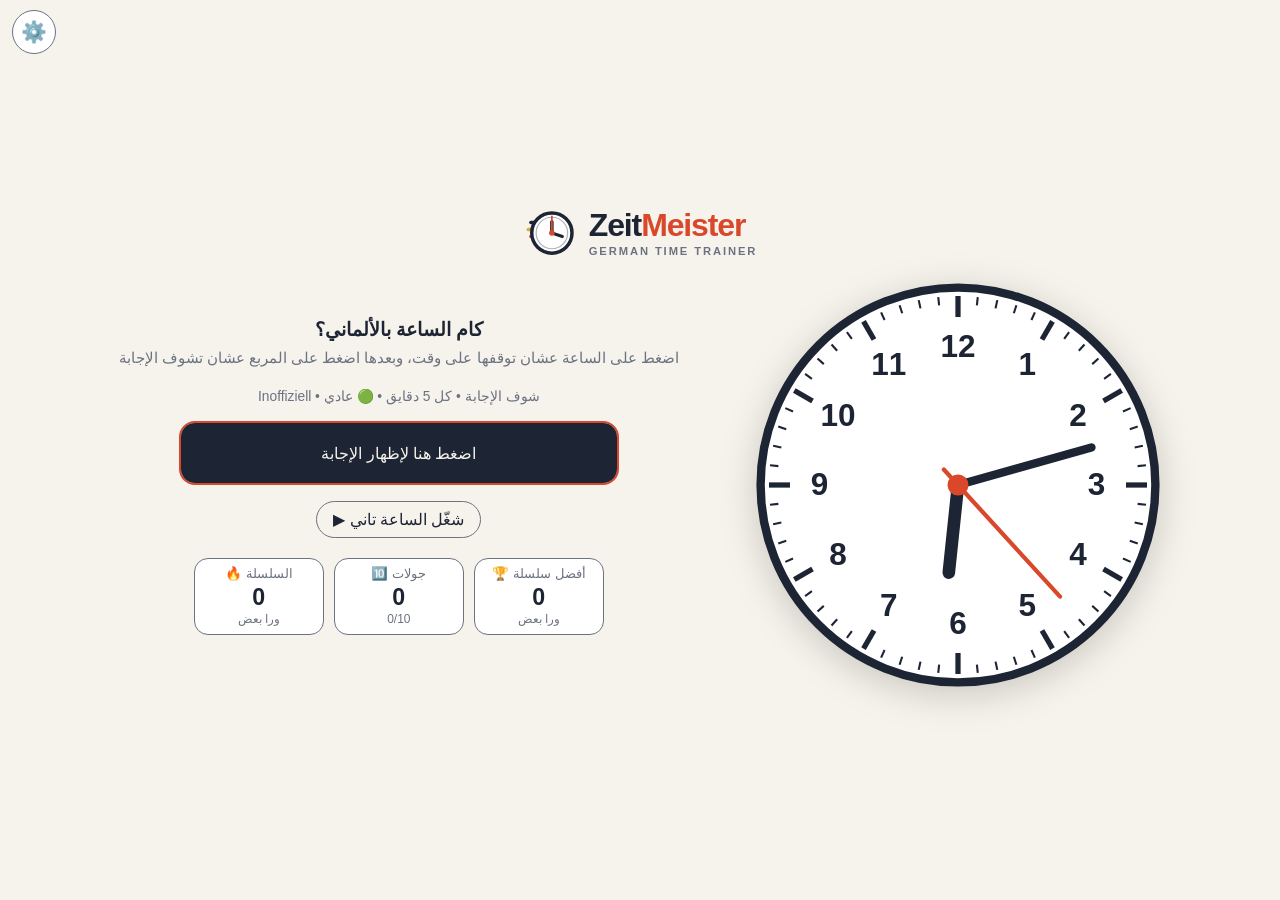
==== index.html @ 837661fb "ZeitMeister v102.17 - Offline Ready" ====
<!DOCTYPE html>
<html lang="ar" dir="rtl">
<head>
<meta charset="utf-8">
<meta name="viewport" content="width=device-width, initial-scale=1, viewport-fit=cover, interactive-widget=resizes-content">
<meta name="description" content="Practice reading analog clocks and telling the time in German, with informal and official forms.">
<meta name="theme-color" content="#f6f3ec">
<meta name="theme-color" content="#14171f" media="(prefers-color-scheme: dark)">
<meta name="apple-mobile-web-app-capable" content="yes">
<meta name="apple-mobile-web-app-status-bar-style" content="default">
<meta name="mobile-web-app-capable" content="yes">
<link rel="icon" type="image/svg+xml" href="assets/favicon.svg">
<link rel="icon" type="image/png" sizes="192x192" href="assets/icon-192.png">
<link rel="apple-touch-icon" sizes="180x180" href="assets/icon-180.png">
<link rel="manifest" href="manifest.webmanifest">
<meta name="apple-mobile-web-app-title" content="ZeitMeister">
<title>ZeitMeister — German Time Trainer</title>
  <link rel="stylesheet" href="css/style.css">
</head>
<body>
<header class="brandbar" aria-label="ZeitMeister">
  <svg class="brandmark" viewBox="0 0 64 64" aria-hidden="true">
    <path d="M9 20h8" stroke="#1d2433" stroke-width="4" stroke-linecap="round"/>
    <path d="M6 28h11" stroke="#d5ad3f" stroke-width="4" stroke-linecap="round"/>
    <path d="M9 36h9" stroke="var(--accent)" stroke-width="4" stroke-linecap="round"/>
    <circle cx="33" cy="32" r="23" fill="var(--card)" stroke="var(--fg)" stroke-width="4"/>
    <circle cx="33" cy="32" r="18" fill="none" stroke="var(--muted)" stroke-width="1.4" opacity=".55"/>
    <line x1="33" y1="32" x2="33" y2="19" stroke="var(--fg)" stroke-width="4" stroke-linecap="round"/>
    <line x1="33" y1="32" x2="45" y2="36" stroke="var(--fg)" stroke-width="3.5" stroke-linecap="round"/>
    <line x1="33" y1="32" x2="33" y2="13" stroke="var(--accent)" stroke-width="2" stroke-linecap="round"/>
    <circle cx="33" cy="32" r="3.2" fill="var(--accent)"/>
  </svg>
  <div class="brandcopy">
    <div class="brandname"><span class="zeit">Zeit</span><span class="meister">Meister</span></div>
    <div class="brandtag">German Time Trainer</div>
  </div>
</header>
<div class="wrap">
  <div class="clock" id="clock" role="button" tabindex="0" data-i18n-aria="clockA11y">
    <svg viewBox="0 0 200 200" aria-hidden="true">
      <circle cx="100" cy="100" r="94" fill="var(--card)" stroke="var(--fg)" stroke-width="4"/>
      <g id="ticks"></g>
      <g id="nums" font-size="15" font-weight="700" text-anchor="middle" fill="var(--fg)" font-family="Arial,sans-serif"></g>
      <line id="h" x1="100" y1="100" x2="100" y2="58" stroke="var(--fg)" stroke-width="6" stroke-linecap="round"/>
      <line id="m" x1="100" y1="100" x2="100" y2="34" stroke="var(--fg)" stroke-width="4" stroke-linecap="round"/>
      <line id="s" x1="100" y1="110" x2="100" y2="28" stroke="var(--accent)" stroke-width="2" stroke-linecap="round"/>
      <circle cx="100" cy="100" r="5" fill="var(--accent)"/>
    </svg>
  </div>
  <div class="side">
    <h1 data-i18n="h1"></h1>
    <p class="hint tip" data-i18n="tip"></p>
    <p class="hint tip-mobile" data-i18n-aria="tipMobileA11y"><span data-i18n="tipMobileStart"></span><span class="tip-mobile-arrow" aria-hidden="true">↑</span><span data-i18n="tipMobileThen"></span><span class="tip-mobile-arrow" aria-hidden="true">↓</span></p>
    <div class="sum" id="sum"></div>
    <div class="answer" id="answer" role="button" tabindex="0" data-i18n-aria="revealA11y">
      <div class="de" id="de">–</div>
      <div class="cover" data-i18n="cover"></div>
    </div>
    <button class="btn" id="live" data-i18n="live"></button>
    <div class="chips" id="chips">
      <div class="chip" id="c-cur"><span data-i18n="chipStreak"></span><b>0</b><small></small></div>
      <div class="chip" id="c-ten"><span data-i18n="chipTen"></span><b>0</b><small>0/10</small></div>
      <div class="chip" id="c-best"><span data-i18n="chipBest"></span><b>0</b><small></small></div>
    </div>
    <div class="hint" id="score" aria-live="polite"></div>
    <div class="extras" id="extras" hidden><div id="ex"></div></div>
    <div id="rev" hidden><div class="opts" id="opts"></div><div id="revres" aria-live="polite"></div><button class="btn" id="nextq" data-i18n="newq"></button></div>
    <div class="typebox" id="typebox" hidden>
      <input id="inp" type="text" data-i18n-aria="inputA11y" aria-label="German time answer" placeholder="Es ist ..." maxlength="120" enterkeyhint="done" autocomplete="off" autocapitalize="off" autocorrect="off" spellcheck="false">
      <button class="btn" id="chk" data-i18n="chk"></button>
      <div id="res" aria-live="polite"></div>
    </div>
  </div>
</div>
<button class="gear" id="gear" data-i18n-aria="settings" data-i18n-title="settings">⚙️</button>
<div class="sheet" id="sheet" hidden role="dialog" aria-modal="true" aria-labelledby="settingsTitle">
  <div class="panel">
    <div class="ph"><b id="settingsTitle" data-i18n="settings"></b><button class="x" id="close" data-i18n-aria="close">✕</button></div>
    <div class="lbl" data-i18n="lblLang"></div>
    <div class="seg" id="segL">
      <button data-lang="ar">العربية</button>
      <button data-lang="en">English</button>
      <button data-lang="de">Deutsch</button>
    </div>
    <div class="lbl" data-i18n="lblStyle"></div>
    <div class="seg" id="seg2">
      <button data-style="inf" class="on" data-i18n="infLabel"></button>
      <button data-style="off" data-i18n="offLabel"></button>
    </div>
    <div class="lbl" data-i18n="lblMode"></div>
    <div class="seg" id="seg3">
      <button data-mode="read" class="on" data-i18n="modeRead"></button>
      <button data-mode="type" data-i18n="modeType"></button>
      <button data-mode="rev" data-i18n="modeRev"></button>
    </div>
    <div class="rev-prefs" id="revPrefs" hidden>
      <div class="lbl" data-i18n="lblClockLevel"></div>
      <div class="rev-grid" id="revSeg">
        <button data-revstyle="numbered-step" class="on" data-i18n="revNormal"></button>
        <button data-revstyle="blank-step" data-i18n="revMedium"></button>
        <button data-revstyle="blank-free" data-i18n="revHard"></button>
        <button data-revstyle="blank-impossible" data-i18n="revImpossible"></button>
      </div>
    </div>
    <div class="lbl" data-i18n="lblTimes"></div>
    <div class="seg" id="seg">
      <button data-step="60" data-i18n="stepHour"></button>
      <button data-step="15" data-i18n="step15"></button>
      <button data-step="5" class="on" data-i18n="step5"></button>
      <button data-step="1" data-i18n="step1"></button>
    </div>
    <div class="toggles">
      <label class="hint rl"><span data-i18n="round"></span><input type="checkbox" id="round"></label>
    </div>
    <div class="settings-actions">
      <button type="button" class="btn mini" id="rst" data-i18n="rst"></button>
      <button type="button" class="btn mini" id="progressBtn" data-i18n="progress" aria-controls="progressPopup" aria-expanded="false"></button>
    </div>
    <div class="progress-popup" id="progressPopup" hidden role="region" aria-labelledby="progressTitle">
      <div class="progress-popup-head">
        <b id="progressTitle" data-i18n="progressTitle"></b>
        <button type="button" class="x" id="progressClose" data-i18n-aria="close" data-i18n-title="close">✕</button>
      </div>
      <section class="progress-mode" aria-labelledby="progressTypeTitle">
        <h3 id="progressTypeTitle" data-i18n="progressType"></h3>
        <div class="progress-stat"><span data-i18n="progressAttempted"></span><b id="progressTypeAttempted">0</b></div>
        <div class="progress-stat"><span data-i18n="progressCorrect"></span><b id="progressTypeCorrect">0</b></div>
        <div class="progress-stat"><span data-i18n="progressAccuracy"></span><b id="progressTypeAccuracy">0%</b></div>
      </section>
      <section class="progress-mode" aria-labelledby="progressReverseTitle">
        <h3 id="progressReverseTitle" data-i18n="progressReverse"></h3>
        <div class="progress-stat"><span data-i18n="progressAttempted"></span><b id="progressReverseAttempted">0</b></div>
        <div class="progress-stat"><span data-i18n="progressCorrect"></span><b id="progressReverseCorrect">0</b></div>
        <div class="progress-stat"><span data-i18n="progressAccuracy"></span><b id="progressReverseAccuracy">0%</b></div>
      </section>
    </div>
  </div>
</div>
<script src="js/app.js" defer></script>
<script>
// Service workers require HTTPS or localhost. The downloaded static files still
// work locally without a service worker; this enables offline caching when hosted.
if ("serviceWorker" in navigator && (location.protocol === "https:" || location.hostname === "localhost" || location.hostname === "127.0.0.1")) {
  window.addEventListener("load", () => {
    navigator.serviceWorker.register("./sw.js", { scope: "./" })
      .catch((error) => console.warn("ZeitMeister offline cache could not be enabled:", error));
  });
}
</script>
</body>
</html>
---- css/style.css ----
/*
 * ZeitMeister — German Time Trainer
 * Main stylesheet
 *
 * Sections below are kept in one file so the project stays simple to edit.
 */

/* ============================================================
   1. THEME & GLOBAL RESET
   ============================================================ */
:root{box-sizing:border-box;padding-top:env(safe-area-inset-top,0px);padding-bottom:env(safe-area-inset-bottom,0px);
--bg:#f6f3ec;--fg:#1d2433;--card:#fff;--accent:#d9482b;--muted:#6b7280;--cover:#1d2433;--coverfg:#f6f3ec}
@media (prefers-color-scheme:dark){:root:not([data-theme="light"]){--bg:#14171f;--fg:#eceae4;--card:#1d222d;--accent:#ff7a5c;--muted:#9aa3b2;--cover:#eceae4;--coverfg:#14171f}}
:root[data-theme="dark"]{--bg:#14171f;--fg:#eceae4;--card:#1d222d;--accent:#ff7a5c;--muted:#9aa3b2;--cover:#e8e5df;--coverfg:#14171f}
html{scroll-padding-top:env(safe-area-inset-top,0px);-webkit-text-size-adjust:100%;text-size-adjust:100%}
html,body{overflow-x:hidden}
button,input{-webkit-appearance:none;appearance:none}
body.modal-open{overflow:hidden}
*{box-sizing:border-box}
body{margin:0;background:var(--bg);color:var(--fg);font-family:"Segoe UI",Tahoma,"Noto Sans Arabic",Arial,sans-serif;min-height:100vh;min-height:100dvh;display:flex;flex-direction:column;align-items:center;justify-content:center;padding:20px max(20px,env(safe-area-inset-right,0px)) 20px max(20px,env(safe-area-inset-left,0px))}
.wrap{display:flex;flex-wrap:wrap;flex-direction:row-reverse;direction:ltr;gap:30px;align-items:center;justify-content:center;max-width:940px;width:100%}
.brandbar{
  width:min(980px,100%);
  display:flex;
  align-items:center;
  justify-content:center;
  gap:10px;
  margin:0 0 14px;
  padding:0 52px;
  direction:ltr;
  text-align:left;
}
.brandmark{width:56px;height:56px;flex:0 0 auto;display:block}
.brandcopy{display:flex;flex-direction:column;align-items:flex-start;min-width:0}
.brandname{font-size:clamp(1.35rem,3.1vw,2rem);font-weight:800;letter-spacing:-.035em;line-height:1}
.brandname .zeit{color:var(--fg)}
.brandname .meister{color:var(--accent)}
.brandtag{margin-top:5px;color:var(--muted);font-size:.7rem;font-weight:700;letter-spacing:.17em;text-transform:uppercase;line-height:1}
/* ============================================================
   5. MOBILE / TABLET RESPONSIVE LAYOUT
   ============================================================ */
@media (max-width:640px){
.tip{display:none}
.sum{margin:0}
:root{--cw:min(44vw,172px)}
body{align-items:flex-start;justify-content:flex-start;padding:0 max(12px,env(safe-area-inset-right,0px)) calc(24px + env(safe-area-inset-bottom,0px)) max(12px,env(safe-area-inset-left,0px));min-height:100vh;min-height:100svh;min-height:100dvh}
.wrap{flex-direction:column;flex-wrap:nowrap;align-items:stretch;justify-content:flex-start;gap:10px}
.side{display:flex;flex-direction:column;align-items:stretch;min-width:0;flex:0 1 auto}
.clock{width:var(--cw);margin:0 auto;padding:8px 0 4px;order:-2}
.clock svg{filter:none}
.answer{order:-2;min-height:64px;padding:12px 14px;box-shadow:none;margin-bottom:2px}
.side h1{order:-1;font-size:1.05rem;margin:4px 0 0}
.side .hint{margin:0}
.answer .de{font-size:1.25rem}
.cover{font-size:.95rem}
.hint{font-size:.82rem}
.seg{align-self:center;margin:0}
.seg button{padding:7px 12px;font-size:.92rem}
.rl{margin:0;align-self:center}
.btn{margin-top:0;align-self:center;min-height:44px}
.typebox,.extras,#rev{margin-top:0}
.toggles{margin:0}
.chips{margin:14px 0 0}
.mini{align-self:center;margin:0}
.typebox .btn{margin-top:8px}
}

/* ============================================================
   2. MAIN LAYOUT & CLOCK
   ============================================================ */
.clock{width:min(360px,80vw);cursor:pointer;-webkit-tap-highlight-color:transparent;-webkit-user-select:none;user-select:none;touch-action:manipulation}
.clock[tabindex],.answer[tabindex],.opt[tabindex]{outline:none}
.clock[tabindex]:focus-visible,.answer[tabindex]:focus-visible,.opt[tabindex]:focus-visible{box-shadow:0 0 0 3px var(--accent),0 0 0 6px var(--bg)}
.clock svg{width:100%;height:auto;display:block;filter:drop-shadow(0 8px 18px rgba(0,0,0,.18))}
.side{flex:1 1 560px;min-width:240px;text-align:center}
h1{font-size:1.15rem;margin:0 0 6px}
.hint{color:var(--muted);font-size:.9rem;margin:0 0 16px}
.tip-mobile{display:none}
/* ============================================================
   3. PRACTICE UI & CONTROLS
   ============================================================ */
.answer{position:relative;touch-action:manipulation;background:var(--card);border-radius:16px;padding:26px 18px;min-height:96px;display:flex;align-items:center;justify-content:center;cursor:pointer;overflow:hidden;border:2px solid var(--accent)}
.answer .de{font-size:1.55rem;font-weight:700;direction:ltr;line-height:1.3}
.cover{position:absolute;inset:0;background:var(--cover);color:var(--coverfg);display:flex;align-items:center;justify-content:center;font-size:1rem;transition:opacity .3s}
.answer.open .cover{opacity:0;pointer-events:none}
.seg{display:inline-flex;border:1px solid var(--muted);border-radius:999px;overflow:hidden;margin:0 4px 12px}
.seg button{background:none;border:0;touch-action:manipulation;color:var(--fg);padding:8px 16px;font:inherit;cursor:pointer}
.seg button.on{background:var(--accent);color:#fff}
.typebox{margin-top:14px}
.typebox input{width:100%;padding:12px 14px;border-radius:12px;border:2px solid var(--muted);background:var(--card);color:var(--fg);font:inherit;font-size:1.1rem;direction:ltr;text-align:left}
.typebox input:focus{outline:none;border-color:var(--accent)}
.typebox .extras{margin-top:12px;text-align:center;font-size:.92rem;line-height:1.9;color:var(--muted)}
.extras b{color:var(--fg)}
/* Reverse answer choices */
.opts{display:flex;gap:10px;justify-content:center;margin-top:14px}
.opt{background:var(--card);border:3px solid var(--muted);border-radius:16px;padding:6px;cursor:pointer;width:31%;max-width:112px;touch-action:manipulation}
.opt svg{width:100%;display:block}
.rev-prefs{display:flex;flex-direction:column;align-items:center;gap:8px;margin-top:12px;width:min(100%,390px)}
.rev-prefs .lbl{margin:0}
.rev-grid{display:grid;grid-template-columns:repeat(4,minmax(0,1fr));gap:7px;width:100%;margin:0;direction:rtl !important}
.rev-grid button{background:var(--card);color:var(--fg);border:1px solid var(--muted);border-radius:12px;padding:8px 6px;font:inherit;font-size:.82rem;font-weight:700;cursor:pointer;touch-action:manipulation;transition:border-color .15s,background .15s,transform .15s}
.rev-grid button.on{background:color-mix(in srgb,var(--accent) 18%,var(--card));border-color:var(--accent);box-shadow:0 0 0 1px var(--accent) inset}
.rev-grid button:active{transform:scale(.98)}
.rev-grid button:focus-visible{outline:3px solid var(--accent);outline-offset:2px}
@media (max-width:430px){
  .rev-grid{grid-template-columns:repeat(4,minmax(0,1fr));max-width:100%;gap:4px;width:100%}
  .rev-grid button{padding:8px 2px;font-size:.7rem;line-height:1.15;white-space:normal}
}
@media (max-width:300px){
  .rev-grid{grid-template-columns:repeat(4,minmax(0,1fr));gap:2px}
  .rev-grid button{padding:7px 1px;font-size:.62rem}
}

.opt-label{padding:4px 2px 2px;color:var(--fg);font-size:.78rem;font-weight:700;line-height:1.2}
.opt.good{border-color:#2e9e5b}.opt.bad{border-color:#e5484d}
#revres{margin-top:10px;font-weight:700;min-height:1.4em}
 .rl{display:inline-flex;align-items:center;justify-content:center;gap:7px;cursor:pointer;margin:0;line-height:1.35;user-select:none;-webkit-user-select:none;direction:ltr}
html[dir="rtl"] .rl{direction:rtl}
html[lang="en"] .rl,html[lang="de"] .rl{flex-direction:row-reverse}
.rl input[type="checkbox"]{-webkit-appearance:none;appearance:none;width:18px;height:18px;flex:0 0 18px;margin:0;border:2px solid var(--muted);border-radius:5px;background:transparent;cursor:pointer;position:relative;display:inline-grid;place-items:center;padding:0;transition:background .15s,border-color .15s,box-shadow .15s;touch-action:manipulation}
.rl input[type="checkbox"]::after{content:"";position:absolute;left:4px;top:1px;width:5px;height:10px;border:solid #fff;border-width:0 2px 2px 0;transform:rotate(45deg) scale(0);opacity:0;transition:transform .12s,opacity .12s}
.rl input[type="checkbox"]:checked{background:var(--accent);border-color:var(--accent);box-shadow:0 0 0 3px rgba(217,72,43,.18)}
.rl input[type="checkbox"]:checked::after{transform:rotate(45deg) scale(1);opacity:1}
.rl input[type="checkbox"]:focus-visible{outline:3px solid var(--accent);outline-offset:2px}
.rl span{display:inline-block}
.toggles{display:flex;gap:6px 18px;justify-content:center;flex-wrap:wrap;margin-bottom:10px}
.toggles .rl{margin:0}
.chips{display:flex;gap:10px;justify-content:center;margin:20px 0 6px}
.chip{flex:1 1 0;max-width:130px;background:var(--card);border:1px solid var(--muted);border-radius:14px;padding:7px 6px;font-size:.8rem;color:var(--muted);line-height:1.25}
.chip b{display:block;font-size:1.45rem;color:var(--fg)}
.chip small{display:block;font-size:.72rem}
.chip.pop{animation:pop .6s}
@keyframes pop{40%{transform:scale(1.14);border-color:var(--accent)}}
.mini{font-size:.78rem;padding:5px 14px;margin:8px 0 20px}
.btn{margin-top:10px}
#res{margin-top:10px;font-weight:700;min-height:1.4em}
.btn{margin-top:16px;touch-action:manipulation;background:none;border:1px solid var(--muted);color:var(--fg);padding:8px 16px;border-radius:999px;font:inherit;cursor:pointer}
.btn:hover{border-color:var(--accent);color:var(--accent)}
.btn:focus-visible,.seg button:focus-visible,.gear:focus-visible,.x:focus-visible,.typebox input:focus-visible,.toggles input:focus-visible{outline:3px solid var(--accent);outline-offset:2px}
.sum{font-size:.82rem;color:var(--muted);margin:0 0 14px;direction:ltr;unicode-bidi:plaintext}
/* ============================================================
   4. SETTINGS PANEL
   ============================================================ */
.gear{position:fixed;touch-action:manipulation;top:calc(env(safe-area-inset-top,0px) + 10px);left:calc(12px + env(safe-area-inset-left,0px));z-index:40;width:44px;height:44px;border-radius:50%;border:1px solid var(--muted);background:var(--card);font-size:1.3rem;cursor:pointer;line-height:1}
.gear:hover{border-color:var(--accent)}
.sheet{position:fixed;inset:0;background:rgba(0,0,0,.55);display:flex;align-items:center;justify-content:center;z-index:50;padding:16px}
.sheet[hidden]{display:none}
.sheet{overscroll-behavior:contain}
.panel{background:var(--bg);border:1px solid var(--muted);border-radius:20px;padding:18px;width:min(440px,100%);max-height:90vh;max-height:90dvh;overflow:auto;display:flex;flex-direction:column;gap:12px;align-items:center}
.ph{display:flex;justify-content:space-between;align-items:center;width:100%;font-size:1.05rem}
.x{background:none;border:0;touch-action:manipulation;color:var(--fg);font-size:1.2rem;cursor:pointer;padding:4px 8px}
.lbl{font-size:.8rem;color:var(--muted);margin-bottom:-6px}
/* Keep settings physically stable when the interface language changes. */
.ph{direction:ltr}
.panel .seg{display:flex;width:min(100%,390px);margin:0;direction:ltr !important;flex-direction:row-reverse !important;unicode-bidi:isolate}
.panel .seg button{flex:1 1 0;min-width:0;white-space:normal;text-align:center;padding:8px 8px}
#segL{direction:ltr !important;flex-direction:row-reverse !important}
.btn.on{border-color:var(--accent);color:var(--accent)}
@media (max-width:640px){
.tip{display:none}
.sum{margin:0}
:root{--cw:min(44vw,172px);--top:calc(var(--cw) + 12px)}
body{align-items:flex-start;justify-content:flex-start;padding:0 max(12px,env(safe-area-inset-right,0px)) calc(24px + env(safe-area-inset-bottom,0px)) max(12px,env(safe-area-inset-left,0px));min-height:100vh;min-height:100dvh}
.wrap{flex-direction:column;flex-wrap:nowrap;align-items:stretch;justify-content:flex-start;gap:10px}
.side{display:flex;flex-direction:column;align-items:stretch}
.clock{width:var(--cw);margin:0 auto;position:relative;top:auto;z-index:3;background:var(--bg);padding:8px 0 4px;order:-2}
.clock svg{filter:none}
.answer{order:-1;position:relative;top:auto;z-index:2;min-height:64px;padding:12px 14px;box-shadow:0 0 0 6px var(--bg),0 8px 0 6px var(--bg)}
.answer .de{font-size:1.25rem}
.cover{font-size:.95rem}
.side h1,.side .hint{margin:0}
.side h1{font-size:1.05rem;margin-top:4px}
.hint{font-size:.82rem}
.seg{align-self:center;margin:0}
.seg button{padding:7px 12px;font-size:.92rem}
.rl{margin:0;align-self:center}
.btn{margin-top:0;align-self:center}
.typebox,.extras,#rev{margin-top:0}
.toggles{margin:0}
.chips{margin:14px 0 0}
.mini{align-self:center;margin:0}
.typebox .btn{margin-top:8px}
}
@media (max-width:900px) and (max-height:500px){body{align-items:flex-start;justify-content:flex-start;padding:8px 12px 16px}.brandbar{margin-bottom:4px}.brandmark{width:36px;height:36px}.brandname{font-size:1.2rem}.brandtag{font-size:.52rem}.wrap{gap:14px;align-items:center}.clock{width:min(240px,48vh)}.answer{min-height:72px}.panel{max-height:94dvh}}
@media (max-width:900px) and (max-height:500px){.side{width:min(100%,560px)}.brandbar{padding-left:48px;padding-right:48px}}
html.ios body{overscroll-behavior-y:auto}
html.ios .clock,html.ios .answer{position:relative;top:auto}
html.ios input,html.ios button{font-size:16px}
html.ios .panel{max-height:calc(100vh - 32px);max-height:calc(100svh - 32px);max-height:calc(100dvh - 32px)}
html.ios-standalone .brandbar{padding-top:calc(7px + env(safe-area-inset-top,0px))}
@media (prefers-reduced-motion:reduce){*,*::before,*::after{scroll-behavior:auto!important;transition:none!important;animation:none!important}}

/* Final mobile layout hardening: keep a deterministic normal document flow across Chromium/WebKit/Safari. */
@media (max-width:640px){
  html,body{overflow-x:hidden}
  body{align-items:flex-start;justify-content:flex-start}
  .wrap{display:flex;flex-direction:column;direction:initial;align-items:stretch;justify-content:flex-start;gap:10px}
  .side{display:flex !important;flex-direction:column !important;align-items:stretch !important;min-width:0 !important;flex:0 1 auto !important}
  .clock{position:relative !important;top:auto !important;order:0 !important;width:var(--cw) !important;margin:0 auto !important;background:transparent !important}
  .answer{position:relative !important;top:auto !important;order:0 !important;margin:0 !important;box-shadow:none !important;min-height:64px}
  .side h1{order:1 !important;font-size:1.05rem !important;margin:4px 0 0 !important}
  .side .hint.tip{display:none !important}
  .sum{order:2 !important;margin:0 !important;white-space:normal !important;overflow:visible !important;line-height:1.5 !important;text-align:center !important;min-height:1.4em}
  #live{order:1 !important}
  #chips{order:2 !important;margin:14px 0 0 !important}
  #score{order:3 !important;margin:0 !important}
  #extras,#rev{order:4 !important;margin-top:0 !important}
  #typebox{order:5 !important;margin-top:0 !important}
  .typebox input{min-height:48px}
  .btn{min-height:44px}
}

/* Final spacing pass: one consistent vertical rhythm for every practice mode. */
@media (max-width:640px){
  .side h1{margin:4px 0 4px !important}
  #score{min-height:0 !important;line-height:1.4 !important}
  #live{margin-top:4px !important}
  #extras,#rev,#typebox{margin-top:12px !important}
  #rev .opts{margin-top:0 !important}
  #typebox{display:block}
  #typebox[hidden],#extras[hidden],#rev[hidden]{display:none !important}
  .typebox input{display:block;width:100%;min-height:48px}
  .typebox .btn{margin-top:8px !important}
}

/* Arabic settings: checkbox visually sits on the left of the sentence. */
html[dir="rtl"] .rl{direction:ltr !important;flex-direction:row-reverse !important}
html[dir="rtl"] .rl span{direction:rtl;unicode-bidi:plaintext}
html[dir="ltr"] .rl{direction:ltr !important;flex-direction:row-reverse !important}
html[dir="ltr"] .rl span{direction:ltr;unicode-bidi:isolate}
html[lang="en"] .rev-grid button,html[lang="de"] .rev-grid button{direction:ltr;unicode-bidi:isolate}
@media (max-width:360px){
  .brandbar{padding-left:48px;padding-right:48px}
  .brandname{font-size:1.2rem}
  .brandtag{font-size:.54rem;letter-spacing:.11em}
  .toggles{gap:8px 12px}
  .rl{font-size:.78rem}
  .rl input[type="checkbox"]{width:17px;height:17px;flex-basis:17px}
}
@media (min-width:641px){
  .side{min-width:0}
}

/* ============================================================
   6. SHORT-VIEWPORT LAPTOP / DESKTOP
   ============================================================ */
/* Short-viewport desktop/laptop mode: keep the resume control in the visible workspace without forcing page scroll. */
@media (min-width:641px) and (max-height:850px){
  body{justify-content:flex-start;padding-top:clamp(12px,2.5vh,24px);padding-bottom:20px}
  .brandbar{margin-bottom:clamp(7px,1.5vh,14px)}
  .brandmark{width:56px;height:56px}
  .brandname{font-size:clamp(1.35rem,3vw,1.9rem)}
  .brandtag{margin-top:4px;font-size:.61rem}
  .wrap{gap:clamp(26px,3vw,34px);max-width:940px;flex-direction:row-reverse;direction:ltr}
  .clock{width:min(360px,46vh)}
  .side{flex-basis:500px}
  .answer{max-width:480px;align-self:center;width:100%;min-height:64px;padding:14px 12px}
  h1{font-size:1.08rem;margin-bottom:6px}
  .hint{font-size:.82rem;margin-bottom:10px}
  .answer{padding:14px 12px;min-height:64px}
  .answer .de{font-size:1.34rem}
  .chips{margin:12px 0 5px;gap:9px}
  .chip{padding:6px 6px;font-size:.74rem}
  .chip b{font-size:1.3rem}
  .chip small{font-size:.68rem}
  .typebox{margin-top:10px}
  .typebox .extras{margin-top:7px}
  .extras{font-size:.86rem;line-height:1.6}
  .btn{margin-top:9px;padding:7px 15px}
  #live{margin-top:10px}
}

@media (min-width:641px) and (max-height:700px){
  body{padding-top:8px}
  .brandbar{margin-bottom:4px}
  .brandmark{width:46px;height:46px}
  .brandname{font-size:1.35rem}
  .brandtag{font-size:.54rem}
  .wrap{gap:22px;flex-direction:row-reverse;direction:ltr}
  .clock{width:min(350px,45vh)}
  .answer{min-height:70px;padding:14px 14px}
  .answer .de{font-size:1.2rem}
  .chips{margin:8px 0 3px}
  .chip{padding:5px}
  .hint{margin-bottom:5px}
  #live{margin-top:7px}
}



@media (min-width:641px) and (max-height:850px){
  .rev-prefs{margin-top:10px;gap:6px}
  .rev-grid{gap:6px}
  .rev-grid button{padding:7px 5px;font-size:.78rem}
}
html{-webkit-text-size-adjust:100%;text-size-adjust:100%;-webkit-tap-highlight-color:transparent}
button,input{font:inherit}
img,svg{max-width:100%}
@supports (height: 100svh){ body{min-height:100svh} }
@supports not (height: 100dvh){ body{min-height:100vh} }

/* Laptop visual balance: keep the answer block and clock closer as one composition. */
@media (min-width:641px) and (min-height:701px) and (max-height:900px){
  body{
    justify-content:center;
    padding-top:clamp(16px,3vh,28px);
    padding-bottom:clamp(16px,3vh,28px);
  }
  .brandbar{margin-bottom:clamp(8px,1.8vh,16px)}
  .wrap{
    display:grid;
    grid-template-columns:500px 360px;
    gap:24px;
    align-items:center;
    justify-content:center;
    max-width:884px;
    flex-wrap:nowrap;
  }
  .side{grid-column:1;grid-row:1;width:500px;flex:none}
  .clock{grid-column:2;grid-row:1;width:360px;margin:0}
  .answer{min-height:72px;padding:14px 14px}
}


/* Final responsive balance: keep the main composition side-by-side on desktop displays,
   while allowing tablets/phones to use the compact vertical flow. */
@media (min-width:960px){
  .wrap{
    display:grid;
    grid-template-columns:520px clamp(340px,23vw,390px);
    gap:30px;
    align-items:center;
    justify-content:center;
    max-width:940px;
    flex-wrap:nowrap;
    direction:ltr;
  }
  .side{
    grid-column:1;
    grid-row:1;
    width:520px;
    max-width:520px;
    min-width:0;
    flex:none;
  }
  .answer{
    max-width:440px;
    width:100%;
    margin-left:auto;
    margin-right:auto;
  }
  .clock{
    grid-column:2;
    grid-row:1;
    width:100%;
    max-width:none;
    margin:0;
  }
}

@media (min-width:641px) and (max-width:959px){
  .wrap{
    flex-direction:column;
    flex-wrap:nowrap;
    align-items:center;
    gap:14px;
    max-width:620px;
  }
  .side{width:min(100%,560px);min-width:0;flex:none}
  .clock{width:min(360px,72vw);margin:0 auto}
}

/* Responsive reading size: the instructional text and revealed explanation stay readable
   from normal laptops through large desktop monitors. */
@media (min-width:641px){
  .hint.tip{font-size:clamp(.92rem,.85vw,1.06rem);line-height:1.55}
  .sum{font-size:clamp(.86rem,.8vw,1rem);line-height:1.55}
  .extras{font-size:clamp(.94rem,.85vw,1.06rem);line-height:1.8}
}

@media (max-width:640px){
  .sum{font-size:.86rem;line-height:1.5}
  .extras{font-size:.92rem;line-height:1.65}
}

/* Final desktop answer-panel height adjustment only. */
@media (min-width:960px) and (min-height:701px) and (max-height:900px){
  .answer{height:54px;min-height:0;padding:0 12px}
}

/* V7: explicit 24-inch/desktop answer-box sizing.
   Keep the desktop answer box compact without changing its width or any other layout element. */
@media (min-width:960px) and (min-height:701px){
  .answer{
    width:440px !important;
    max-width:440px !important;
    height:64px !important;
    min-height:64px !important;
    max-height:64px !important;
    padding:0 !important;
    margin-left:auto !important;
    margin-right:auto !important;
    flex:none !important;
  }
}

/* Keep each reverse-difficulty emoji beside its label in every language. */
.rev-grid button{display:flex;flex-direction:row;flex-wrap:nowrap;align-items:center;justify-content:center;gap:.3em;white-space:nowrap;unicode-bidi:isolate}
.rev-grid button .rev-emoji{display:inline-block;flex:0 0 auto;line-height:1}
.rev-grid button .rev-label{display:inline-block;flex:0 1 auto;min-width:0;white-space:nowrap}
@media (max-width:430px){
  .rev-grid button{gap:2px;font-size:.66rem;padding:8px 2px;white-space:nowrap}
}


/* v102.6: prevent long localized difficulty labels from overflowing adjacent buttons.
   Two columns give every level enough width while preserving RTL difficulty order. */
#revSeg{
  grid-template-columns:repeat(2,minmax(0,1fr)) !important;
  gap:8px !important;
  width:100%;
}
#revSeg > button{
  min-width:0;
  width:100%;
  min-height:42px;
  padding:9px 12px;
  font-size:.84rem;
  line-height:1.2;
  white-space:nowrap;
}
#revSeg > button .rev-emoji{
  flex:0 0 auto;
}
#revSeg > button .rev-label{
  flex:0 1 auto;
  min-width:0;
  white-space:nowrap;
}
@media (max-width:430px){
  #revSeg{gap:7px !important;}
  #revSeg > button{padding:8px 10px;font-size:.8rem;}
}

/* ============================================================
   v102.7 RESPONSIVE LAYOUT GUARDRAILS
   Final override layer: preserves the existing UI and behavior,
   while making sizing predictable from 320px phones to desktop.
   ============================================================ */
html,
body {
  width: 100%;
  min-width: 0;
}

body {
  padding-left: max(12px, env(safe-area-inset-left, 0px));
  padding-right: max(12px, env(safe-area-inset-right, 0px));
}

.brandbar,
.brandcopy,
.wrap,
.side,
.answer,
.typebox,
.extras,
#rev,
#revres,
.chips,
.chip {
  min-width: 0;
}

.brandbar {
  flex: 0 1 auto;
  max-width: 100%;
}

.brandcopy,
.brandname,
.brandtag {
  max-width: 100%;
}

.wrap {
  width: min(100%, 940px);
  flex: 0 1 auto;
}

.side {
  overflow-wrap: break-word;
}

.answer {
  max-width: 100%;
}

.answer .de {
  max-width: 100%;
  white-space: normal;
  overflow-wrap: anywhere;
  word-break: normal;
}

.sum,
.hint,
.extras,
#score,
#res,
#revres {
  max-width: 100%;
  overflow-wrap: anywhere;
}

.typebox input {
  min-width: 0;
  max-width: 100%;
}

/* Phone layout: natural vertical flow and no fixed-height assumptions. */
@media (max-width: 640px) {
  body {
    align-items: stretch;
    justify-content: flex-start;
    padding-top: max(8px, env(safe-area-inset-top, 0px));
    padding-bottom: calc(18px + env(safe-area-inset-bottom, 0px));
  }

  .brandbar {
    width: 100%;
    justify-content: center;
    gap: 8px;
    padding: 0 12px 0 52px;
    margin-bottom: 10px;
  }

  .brandmark {
    width: clamp(40px, 12vw, 52px);
    height: auto;
  }

  .brandname {
    font-size: clamp(1.15rem, 5vw, 1.55rem);
    line-height: 1.05;
  }

  .brandtag {
    font-size: clamp(.48rem, 2vw, .64rem);
    letter-spacing: clamp(.06em, .3vw, .12em);
    line-height: 1.2;
    overflow-wrap: normal;
  }

  .wrap {
    display: flex !important;
    width: 100%;
    max-width: 100%;
    flex-direction: column;
    flex-wrap: nowrap;
    align-items: stretch;
    justify-content: flex-start;
    gap: 10px;
  }

  .clock {
    width: clamp(142px, 47vw, 190px) !important;
    max-width: 100%;
    margin: 0 auto;
    padding: 4px 0;
    flex: 0 1 auto;
  }

  .side {
    width: 100%;
    max-width: 100%;
    flex: 0 1 auto !important;
    align-items: stretch;
  }

  .side h1 {
    font-size: clamp(1rem, 4.2vw, 1.1rem) !important;
    line-height: 1.35;
  }

  .answer {
    width: 100% !important;
    height: auto !important;
    min-height: 60px !important;
    max-height: none !important;
    padding: 12px !important;
    margin-inline: 0 !important;
  }

  .answer .de {
    font-size: clamp(1rem, 4.5vw, 1.25rem);
    line-height: 1.35;
    text-align: center;
  }

  .seg {
    max-width: 100%;
  }

  .seg button {
    min-width: 0;
    max-width: 100%;
  }

  .chips {
    display: grid;
    grid-template-columns: repeat(3, minmax(0, 1fr));
    width: 100%;
    gap: 6px;
  }

  .chip {
    width: auto;
    min-width: 0;
    max-width: none;
    padding: 7px 3px;
    font-size: clamp(.66rem, 2.4vw, .8rem);
    overflow-wrap: anywhere;
  }

  .chip b {
    font-size: clamp(1.05rem, 4.5vw, 1.35rem);
    line-height: 1.25;
  }

  .chip small {
    font-size: clamp(.58rem, 2.1vw, .7rem);
    overflow-wrap: anywhere;
  }

  .toggles {
    max-width: 100%;
    gap: 8px 12px;
  }

  .rl {
    min-width: 0;
    max-width: 100%;
    font-size: clamp(.76rem, 2.7vw, .9rem);
  }

  .btn,
  .seg button,
  .rev-grid button,
  .opt,
  .gear,
  .x {
    touch-action: manipulation;
  }

  .typebox input {
    width: 100%;
    min-height: 46px;
    font-size: 16px;
  }

  .opts {
    width: 100%;
    gap: clamp(6px, 2vw, 10px);
  }

  .opt {
    width: calc((100% - 20px) / 3);
    min-width: 0;
    max-width: 112px;
  }

  /* Keep the settings panel inside the visible viewport while allowing scroll. */
  .sheet {
    padding: max(10px, env(safe-area-inset-top, 0px))
             max(10px, env(safe-area-inset-right, 0px))
             max(10px, env(safe-area-inset-bottom, 0px))
             max(10px, env(safe-area-inset-left, 0px));
    align-items: center;
    overflow-y: auto;
  }

  .panel {
    width: 100%;
    max-width: 440px;
    min-height: 0;
    max-height: calc(100dvh - 20px);
    padding: clamp(12px, 3.5vw, 18px);
    gap: clamp(8px, 2.5vw, 12px);
    overflow-x: hidden;
    overflow-y: auto;
    overscroll-behavior: contain;
  }

  .panel .seg {
    width: 100%;
  }

  .panel .seg button {
    padding: 8px 5px;
    line-height: 1.25;
    font-size: clamp(.72rem, 2.8vw, .9rem);
    overflow-wrap: anywhere;
  }

  #revSeg > button {
    min-height: 42px;
    padding: 8px 6px;
    font-size: clamp(.72rem, 2.7vw, .84rem);
  }
}

/* Very narrow phones, including the 320px-wide iPhone SE (2016) viewport. */
@media (max-width: 359px) {
  body {
    padding-left: max(8px, env(safe-area-inset-left, 0px));
    padding-right: max(8px, env(safe-area-inset-right, 0px));
  }

  .brandbar {
    gap: 7px;
    padding-left: 48px;
    padding-right: 6px;
  }

  .brandmark {
    width: 38px;
  }

  .brandname {
    font-size: 1.12rem;
  }

  .brandtag {
    font-size: .47rem;
    letter-spacing: .055em;
  }

  .gear {
    width: 40px;
    height: 40px;
    left: calc(8px + env(safe-area-inset-left, 0px));
  }

  .clock {
    width: clamp(138px, 47vw, 160px) !important;
  }

  .answer {
    border-radius: 12px;
    padding: 10px !important;
  }

  .chips {
    gap: 4px;
  }

  .chip {
    padding: 6px 2px;
  }

  #revSeg {
    gap: 5px !important;
  }

  #revSeg > button {
    gap: 2px;
    padding: 7px 3px;
    font-size: .7rem;
  }
}

/* Tablet and compact laptop: stack the clock and practice area instead of squeezing. */
@media (min-width: 641px) and (max-width: 1023px) {
  body {
    align-items: center;
    justify-content: flex-start;
    padding-top: clamp(14px, 2.5vh, 24px);
    padding-bottom: max(20px, env(safe-area-inset-bottom, 0px));
  }

  .brandbar {
    width: min(100%, 680px);
    margin-bottom: clamp(8px, 1.8vh, 14px);
  }

  .wrap {
    display: flex !important;
    width: min(100%, 680px);
    max-width: 680px;
    flex-direction: column;
    flex-wrap: nowrap;
    align-items: center;
    gap: clamp(12px, 2.2vw, 22px);
  }

  .clock {
    width: min(360px, 52vw) !important;
    margin: 0 auto;
  }

  .side {
    width: min(100%, 620px);
    max-width: 620px;
    flex: 0 1 auto !important;
  }

  .answer {
    width: min(100%, 520px) !important;
    height: auto !important;
    min-height: 64px !important;
    max-height: none !important;
    padding: 12px 14px !important;
    margin-inline: auto !important;
  }

  .chips {
    width: 100%;
    gap: 8px;
  }

  .chip {
    min-width: 0;
  }

  .panel {
    max-height: calc(100dvh - 32px);
  }
}

/* Desktop: retain the existing side-by-side design without fixed overflow. */
@media (min-width: 1024px) {
  body {
    align-items: center;
    justify-content: center;
    padding-top: max(18px, env(safe-area-inset-top, 0px));
    padding-bottom: max(18px, env(safe-area-inset-bottom, 0px));
  }

  .brandbar {
    width: min(100%, 980px);
    margin-bottom: clamp(8px, 1.5vh, 14px);
  }

  .wrap {
    display: grid !important;
    width: min(100%, 940px);
    max-width: 940px;
    grid-template-columns: minmax(0, 520px) minmax(0, 390px);
    gap: clamp(20px, 2.2vw, 30px);
    align-items: center;
    justify-content: center;
    flex-wrap: nowrap;
  }

  .side {
    grid-column: 1;
    grid-row: 1;
    width: 100%;
    max-width: 520px;
    min-width: 0;
    flex: none;
  }

  .clock {
    grid-column: 2;
    grid-row: 1;
    width: 100% !important;
    max-width: 390px;
    min-width: 0;
    margin: 0;
  }

  .answer {
    width: min(100%, 440px) !important;
    max-width: 440px !important;
    height: 64px !important;
    min-height: 64px !important;
    max-height: 64px !important;
    padding: 0 12px !important;
    margin-inline: auto !important;
  }
}

/* On short landscape screens, prefer scrolling over clipping the practice controls. */
@media (max-height: 560px) and (min-width: 641px) {
  body {
    justify-content: flex-start;
    padding-top: 10px;
    padding-bottom: 16px;
  }

  .brandbar {
    margin-bottom: 6px;
  }

  .brandmark {
    width: 42px;
    height: 42px;
  }

  .wrap {
    gap: 14px;
  }

  .clock {
    width: min(300px, 42vh) !important;
  }

  .panel {
    max-height: calc(100dvh - 20px);
  }
}

@media (max-width: 640px) and (max-height: 440px) {
  body {
    padding-top: max(6px, env(safe-area-inset-top, 0px));
  }

  .brandbar {
    margin-bottom: 4px;
  }

  .brandmark {
    width: 34px;
  }

  .clock {
    width: clamp(116px, 34vw, 150px) !important;
    padding: 0;
  }

  .wrap {
    gap: 6px;
  }
}

/* v102.8 typography refinement: slightly larger type throughout, with extra
   attention to readability on phones. Keep layout and application behavior intact. */
.side h1 {
  font-size: clamp(1.18rem, 1.4vw, 1.25rem);
}
.hint {
  font-size: .94rem;
}
.sum {
  font-size: .86rem;
}
.chip {
  font-size: .84rem;
}
.chip small {
  font-size: .75rem;
}
.lbl {
  font-size: .86rem;
}

@media (max-width: 640px) {
  .brandtag {
    font-size: clamp(.58rem, 2.2vw, .68rem);
    letter-spacing: clamp(.045em, .22vw, .09em);
  }

  .side h1 {
    font-size: clamp(1.1rem, 4.8vw, 1.25rem) !important;
    line-height: 1.4;
  }

  .answer {
    min-height: 66px !important;
    padding: 13px 12px !important;
  }

  .answer .de {
    font-size: clamp(1.1rem, 5vw, 1.35rem) !important;
    line-height: 1.4;
  }

  .cover {
    font-size: clamp(1rem, 4.2vw, 1.1rem) !important;
    line-height: 1.4;
    padding: 0 8px;
    text-align: center;
  }

  .sum,
  #score,
  #res,
  #revres {
    font-size: clamp(.86rem, 3vw, .96rem) !important;
    line-height: 1.5;
  }

  .chip {
    font-size: clamp(.73rem, 2.8vw, .86rem) !important;
    line-height: 1.3;
    padding: 8px 3px;
  }

  .chip b {
    font-size: clamp(1.15rem, 4.8vw, 1.42rem) !important;
    line-height: 1.3;
  }

  .chip small {
    font-size: clamp(.66rem, 2.6vw, .76rem) !important;
    line-height: 1.3;
  }

  .btn {
    font-size: clamp(1rem, 3.8vw, 1.06rem);
    line-height: 1.3;
    padding: 9px 16px;
  }

  .rl {
    font-size: clamp(.84rem, 3.2vw, .95rem) !important;
    line-height: 1.45;
  }

  .panel {
    gap: clamp(9px, 2.5vw, 13px);
  }

  .ph {
    font-size: 1.12rem;
  }

  .lbl {
    font-size: .9rem !important;
    line-height: 1.35;
  }

  .panel .seg button {
    font-size: clamp(.82rem, 3.2vw, .96rem) !important;
    line-height: 1.3;
    padding: 9px 5px;
  }

  #revSeg > button {
    font-size: clamp(.78rem, 2.9vw, .88rem) !important;
    line-height: 1.25;
    padding: 9px 7px;
  }

  .typebox input {
    font-size: 16px;
  }

  .extras {
    font-size: clamp(.92rem, 3.2vw, 1rem) !important;
    line-height: 1.75;
  }
}

/* On the 320px-wide SE 2016 layout, keep the typography larger without
   letting button labels or the three compact statistic cards become cramped. */
@media (max-width: 359px) {
  .brandtag {
    font-size: .58rem;
    letter-spacing: .035em;
  }

  .side h1 {
    font-size: 1.1rem !important;
  }

  .answer .de {
    font-size: 1.1rem !important;
  }

  .chip {
    padding: 7px 2px;
    font-size: .73rem !important;
  }

  .chip b {
    font-size: 1.15rem !important;
  }

  .panel .seg button {
    font-size: .82rem !important;
    padding-left: 3px;
    padding-right: 3px;
  }
}



/* Keep the always-German learning hint readable in RTL interface languages. */

/* ============================================================
   v102.9: centered brand, clearer phone typography, and
   language-aware time-difficulty order.
   These are visual/layout rules only; application logic is unchanged.
   ============================================================ */

/* Center the logo and wordmark as one group. The gear stays independently fixed. */
@media (max-width: 640px) {
  .brandbar {
    padding-left: 12px;
    padding-right: 12px;
    justify-content: center;
  }

  .brandmark {
    width: clamp(40px, 12vw, 52px);
    height: auto;
  }

  .brandname {
    font-size: clamp(1.18rem, 5.1vw, 1.58rem);
  }

  .brandtag {
    font-size: clamp(.60rem, 2.35vw, .70rem);
    letter-spacing: clamp(.035em, .18vw, .08em);
  }

  /* Increase type size without adding margin or padding. */
  .side h1 {
    font-size: clamp(1.18rem, 5vw, 1.32rem) !important;
  }

  .answer .de {
    font-size: clamp(1.2rem, 5.4vw, 1.45rem) !important;
  }

  .cover {
    font-size: clamp(1.06rem, 4.5vw, 1.2rem) !important;
  }

  .sum,
  #score,
  #res,
  #revres {
    font-size: clamp(.90rem, 3.3vw, 1rem) !important;
  }

  .chip {
    font-size: clamp(.78rem, 3vw, .92rem) !important;
  }

  .chip b {
    font-size: clamp(1.2rem, 5vw, 1.45rem) !important;
  }

  .chip small {
    font-size: clamp(.72rem, 2.9vw, .82rem) !important;
  }

  .btn {
    font-size: clamp(1.04rem, 4vw, 1.12rem);
  }

  /* Settings text is larger; existing margins and paddings are preserved. */
  .panel .ph {
    font-size: 1.2rem;
  }

  .panel .lbl {
    font-size: 1rem !important;
    line-height: 1.35;
  }

  .panel .seg button {
    font-size: clamp(.94rem, 4vw, 1.02rem) !important;
    line-height: 1.3;
  }

  #revSeg > button {
    font-size: clamp(.86rem, 3.6vw, .98rem) !important;
    line-height: 1.3;
  }

  .panel .rl,
  #rst {
    font-size: 1rem !important;
  }

  /* Two columns give the four time choices readable labels on phones. */
  #seg {
    display: grid !important;
    grid-template-columns: repeat(2, minmax(0, 1fr));
    grid-auto-flow: row;
    width: 100%;
  }
}

/* Time options follow the natural reading direction: Arabic from the right,
   English and German from the left. DOM order is hours → quarter/half → 5 min → 1 min. */
#seg {
  direction: rtl !important;
  flex-direction: row !important;
}

html[lang="en"] #seg,
html[lang="de"] #seg {
  direction: ltr !important;
  flex-direction: row !important;
}

/* Keep the centered wordmark symmetrical on the narrowest phones too. */
@media (max-width: 359px) {
  .brandbar {
    padding-left: 12px;
    padding-right: 12px;
    gap: 7px;
  }

  .brandmark {
    width: 38px;
  }

  .brandname {
    font-size: 1.18rem;
  }

  .brandtag {
    font-size: .60rem;
    letter-spacing: .025em;
  }
}


/* ============================================================
   v102.10: connected difficulty controls and language-aware order.
   Scoped to settings controls; labels, language, and app logic stay intact.
   ============================================================ */
:root {
  --control-divider: #eceae4;
}

/* Time difficulty: one connected control with warm-white separators. */
#seg {
  gap: 0 !important;
  border: 1.5px solid var(--control-divider) !important;
  border-radius: 18px !important;
  overflow: hidden;
}

#seg button {
  border: 0 !important;
  border-radius: 0 !important;
  box-shadow: none;
}

#seg button + button {
  border-inline-start: 1.5px solid var(--control-divider) !important;
}

/* Clock difficulty: restore four independent buttons in a 2×2 grid. */
#revSeg {
  display: grid !important;
  grid-template-columns: repeat(2, minmax(0, 1fr)) !important;
  gap: 8px !important;
  direction: rtl !important;
  border: 0 !important;
  border-radius: 0 !important;
  overflow: visible !important;
  width: 100%;
}

#revSeg > button {
  min-width: 0;
  width: 100%;
  min-height: 42px;
  border: 1px solid var(--muted) !important;
  border-radius: 12px !important;
  background: var(--card) !important;
  color: var(--fg) !important;
  box-shadow: none !important;
  transform: none;
  padding: 9px 12px;
  line-height: 1.2;
  white-space: nowrap;
}

#revSeg > button.on {
  background: color-mix(in srgb, var(--accent) 18%, var(--card)) !important;
  color: var(--fg) !important;
  border-color: var(--accent) !important;
  box-shadow: 0 0 0 1px var(--accent) inset !important;
}

#revSeg > button:active { transform: none; }

@media (max-width: 430px) {
  #revSeg { gap: 7px !important; }
  #revSeg > button { padding: 8px 10px; font-size: .8rem; }
}

/* English and German: practice mode reads left to right. Arabic is untouched. */
html[lang="en"] #seg3,
html[lang="de"] #seg3 {
  direction: ltr !important;
  flex-direction: row !important;
}

/* Clock-difficulty grid follows the reading direction for EN/DE. */
html[lang="en"] #revSeg,
html[lang="de"] #revSeg {
  direction: ltr !important;
}

/* Keep the time-difficulty grid's separators centered on small screens. */
@media (max-width: 640px) {
  #seg button + button {
    border-inline-start: 0 !important;
  }

  #seg button:nth-child(odd) {
    border-inline-end: 1.5px solid var(--control-divider) !important;
  }

  #seg button:nth-child(-n + 2) {
    border-bottom: 1.5px solid var(--control-divider) !important;
  }
}

/* Short phone viewports should scroll the settings sheet instead of shrinking
   its controls below a comfortable touch/readability size. */
.panel > * {
  flex-shrink: 0;
}


/* v102.11: local Type/Reverse progress window beside Reset Stats. */
.settings-actions {
  display: flex;
  align-items: stretch;
  justify-content: center;
  gap: 8px;
  width: min(100%, 390px);
}

.settings-actions .btn {
  flex: 1 1 0;
  min-width: 0;
  margin: 0;
  padding: 8px 10px;
  line-height: 1.25;
  white-space: normal;
}

.progress-popup {
  position: fixed;
  z-index: 60;
  left: 50%;
  top: 50%;
  transform: translate(-50%, -50%);
  display: flex;
  flex-direction: column;
  gap: 10px;
  width: min(360px, calc(100vw - 32px));
  max-height: min(72dvh, 440px);
  overflow-y: auto;
  padding: 12px;
  border: 1px solid var(--muted);
  border-radius: 14px;
  background: var(--bg);
  box-shadow: 0 12px 36px rgba(0, 0, 0, .32);
}

.progress-popup[hidden] { display: none; }

.progress-popup-head {
  display: flex;
  align-items: center;
  justify-content: space-between;
  gap: 10px;
  color: var(--fg);
  font-size: 1rem;
}

.progress-popup-head .x { flex: 0 0 auto; }

.progress-mode {
  display: flex;
  flex-direction: column;
  gap: 5px;
  min-width: 0;
}

.progress-mode + .progress-mode {
  border-top: 1px solid color-mix(in srgb, var(--muted) 55%, transparent);
  padding-top: 9px;
}

.progress-mode h3 {
  margin: 0 0 2px;
  color: var(--fg);
  font-size: .95rem;
  line-height: 1.3;
}

.progress-stat {
  display: flex;
  align-items: baseline;
  justify-content: space-between;
  gap: 12px;
  min-width: 0;
  color: var(--muted);
  font-size: .88rem;
  line-height: 1.35;
}

.progress-stat span { min-width: 0; overflow-wrap: anywhere; }
.progress-stat b { flex: 0 0 auto; color: var(--fg); font-variant-numeric: tabular-nums; }

@media (max-width: 640px) {
  .settings-actions .btn,
  #progressBtn { font-size: clamp(.88rem, 3.7vw, 1rem) !important; }
  .progress-popup { padding: 10px; gap: 8px; }
  .progress-stat { font-size: clamp(.82rem, 3.2vw, .9rem); }
}


/* Compact mobile instruction: clock above, answer box below. */
@media (max-width:640px){
  .side .tip-mobile{
    display:flex !important;
    align-items:center;
    justify-content:center;
    gap:.38em;
    order:-1 !important;
    margin:0 0 2px !important;
    font-size:clamp(.84rem,3.5vw,.96rem);
    line-height:1.35;
    white-space:nowrap;
  }
  .tip-mobile [data-i18n],.tip-mobile-arrow{unicode-bidi:isolate}
  .tip-mobile-arrow{
    direction:ltr;
    color:var(--accent);
    font-size:1.08em;
    font-weight:800;
    line-height:1;
  }
  html[lang="ar"] .tip-mobile{direction:rtl}
  html[lang="en"] .tip-mobile,html[lang="de"] .tip-mobile{direction:ltr}
}

/* Responsive audit pass: small tablets, compact laptop windows and large desktops. */
@media (min-width: 641px) and (max-width: 839px) {
  .brandbar {
    width: 100%;
    max-width: 760px;
    min-width: 0;
  }

  .wrap {
    width: 100%;
    max-width: 680px;
    min-width: 0;
    gap: clamp(12px, 2.5vw, 22px);
  }

  .side {
    width: min(100%, 640px) !important;
    max-width: 640px !important;
    min-width: 0 !important;
  }

  .answer {
    width: min(100%, 600px) !important;
    max-width: 600px !important;
    box-sizing: border-box;
  }
}

/* Short, landscape laptop windows can use two columns without a tall scroll. */
@media (min-width: 760px) and (max-width: 839px) and (max-height: 760px) {
  body {
    justify-content: flex-start;
    padding-top: 12px;
    padding-bottom: 12px;
  }

  .brandbar { margin-bottom: 6px; }

  .wrap {
    display: grid !important;
    grid-template-columns: minmax(0, 1.2fr) minmax(0, .85fr) !important;
    gap: 20px;
    max-width: 1120px;
    align-items: center;
    justify-content: center;
  }

  .side {
    grid-column: 1;
    grid-row: 1;
    width: auto !important;
    max-width: none !important;
    min-width: 0 !important;
  }

  .clock {
    grid-column: 2;
    grid-row: 1;
    width: min(100%, clamp(250px, 37vw, 420px), 52vh) !important;
    max-width: 100%;
    min-width: 0;
    margin: 0;
  }

  .answer {
    width: min(100%, 440px) !important;
    max-width: 440px !important;
  }
}

/* Side-by-side practice layout starts when there is enough horizontal room. */
@media (min-width: 840px) {
  .brandbar {
    width: min(1120px, 100%);
    max-width: 1120px;
  }

  .wrap {
    display: grid !important;
    grid-template-columns: minmax(0, 1.2fr) minmax(0, .85fr) !important;
    gap: clamp(20px, 2.4vw, 36px);
    width: min(100%, 1120px);
    max-width: 1120px;
    min-width: 0;
    flex-wrap: nowrap;
    direction: ltr;
    align-items: center;
    justify-content: center;
  }

  .side {
    grid-column: 1;
    grid-row: 1;
    width: auto !important;
    max-width: none !important;
    min-width: 0 !important;
    flex: none !important;
  }

  .clock {
    grid-column: 2;
    grid-row: 1;
    width: min(100%, clamp(280px, 37vw, 420px), 52vh) !important;
    max-width: 100%;
    min-width: 0;
    margin: 0;
  }

  .answer {
    width: min(100%, 440px) !important;
    max-width: 440px !important;
    box-sizing: border-box;
  }
}

/* Landscape laptop/monitor refinement: keep the typing field proportionate. */
@media (orientation: landscape) and (min-width: 641px) {
  .typebox {
    width: min(100%, 520px);
    margin-inline: auto;
  }

  .typebox input {
    height: 48px;
    min-height: 0;
    padding: 0 14px;
    font-size: 1rem;
    line-height: 1.2;
    box-sizing: border-box;
  }
}
/* Respect the hidden state despite the answer card’s display:flex styling. */
.answer[hidden]{display:none !important}
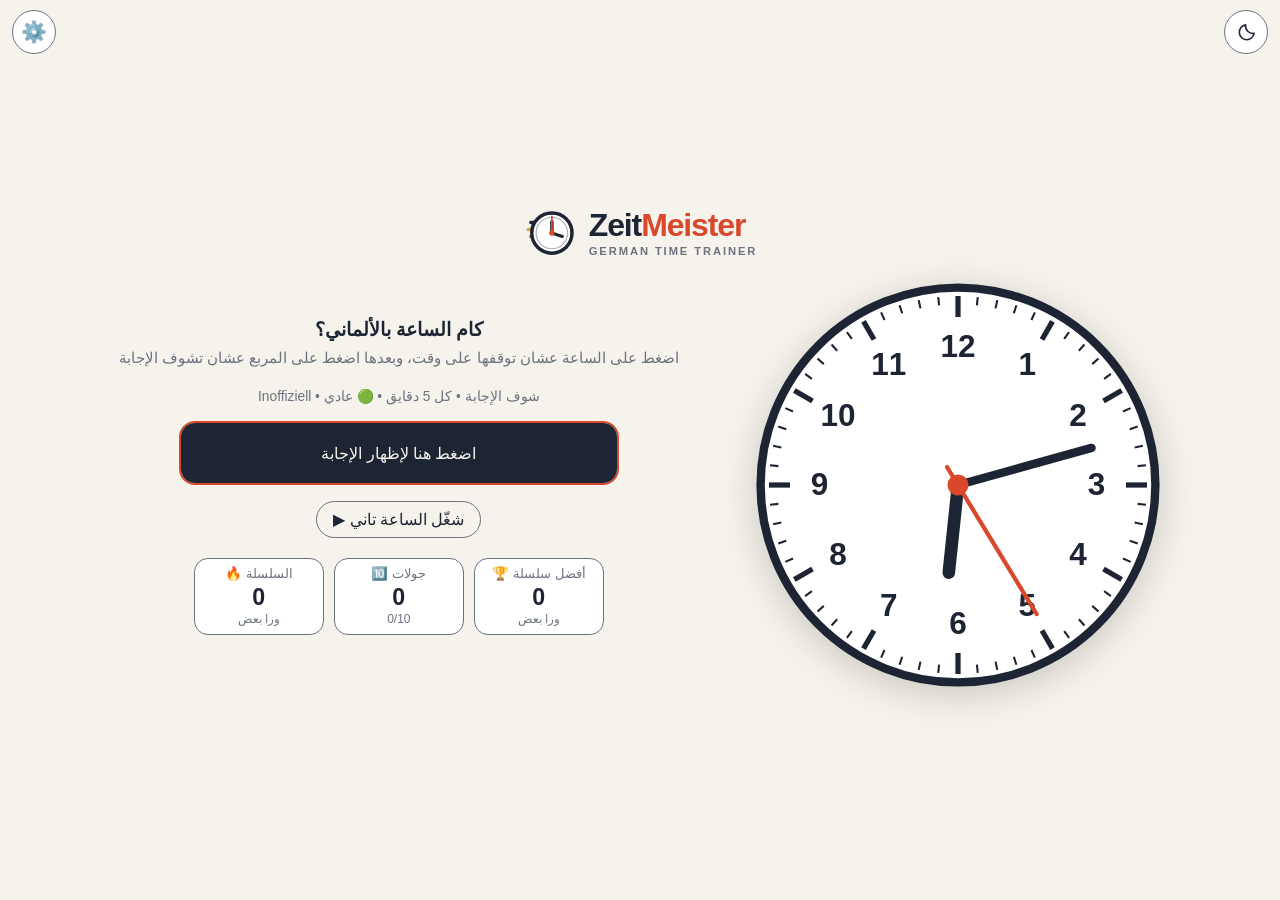
==== commit 6c1b7a67: "Add files via upload" ====
--- a/index.html
+++ b/index.html
@@ -4,8 +4,16 @@
 <meta charset="utf-8">
 <meta name="viewport" content="width=device-width, initial-scale=1, viewport-fit=cover, interactive-widget=resizes-content">
 <meta name="description" content="Practice reading analog clocks and telling the time in German, with informal and official forms.">
-<meta name="theme-color" content="#f6f3ec">
-<meta name="theme-color" content="#14171f" media="(prefers-color-scheme: dark)">
+<meta name="theme-color" id="themeColor" content="#f6f3ec">
+<script>
+// Keep ZeitMeister theme independent from the browser/OS appearance setting.
+try {
+  const savedTheme = localStorage.getItem("gc_theme");
+  document.documentElement.dataset.theme = savedTheme === "dark" ? "dark" : "light";
+} catch (_) {
+  document.documentElement.dataset.theme = "light";
+}
+</script>
 <meta name="apple-mobile-web-app-capable" content="yes">
 <meta name="apple-mobile-web-app-status-bar-style" content="default">
 <meta name="mobile-web-app-capable" content="yes">
@@ -72,6 +80,15 @@
     </div>
   </div>
 </div>
+<button class="theme-toggle" id="themeToggle" type="button" aria-label="Switch to dark theme" title="Switch to dark theme">
+  <svg class="theme-icon" id="themeIconMoon" viewBox="0 0 24 24" aria-hidden="true">
+    <path d="M20.7 13A8.5 8.5 0 0 1 11 3.3 8.5 8.5 0 1 0 20.7 13Z"/>
+  </svg>
+  <svg class="theme-icon" id="themeIconSun" viewBox="0 0 24 24" aria-hidden="true" hidden>
+    <circle cx="12" cy="12" r="4"/>
+    <path d="M12 2v2M12 20v2M4.93 4.93l1.42 1.42M17.65 17.65l1.42 1.42M2 12h2M20 12h2M4.93 19.07l1.42-1.42M17.65 6.35l1.42-1.42"/>
+  </svg>
+</button>
 <button class="gear" id="gear" data-i18n-aria="settings" data-i18n-title="settings">⚙️</button>
 <div class="sheet" id="sheet" hidden role="dialog" aria-modal="true" aria-labelledby="settingsTitle">
   <div class="panel">
--- a/css/style.css
+++ b/css/style.css
@@ -8,10 +8,10 @@
 /* ============================================================
    1. THEME & GLOBAL RESET
    ============================================================ */
-:root{box-sizing:border-box;padding-top:env(safe-area-inset-top,0px);padding-bottom:env(safe-area-inset-bottom,0px);
+:root{color-scheme:light;box-sizing:border-box;padding-top:env(safe-area-inset-top,0px);padding-bottom:env(safe-area-inset-bottom,0px);
 --bg:#f6f3ec;--fg:#1d2433;--card:#fff;--accent:#d9482b;--muted:#6b7280;--cover:#1d2433;--coverfg:#f6f3ec}
-@media (prefers-color-scheme:dark){:root:not([data-theme="light"]){--bg:#14171f;--fg:#eceae4;--card:#1d222d;--accent:#ff7a5c;--muted:#9aa3b2;--cover:#eceae4;--coverfg:#14171f}}
-:root[data-theme="dark"]{--bg:#14171f;--fg:#eceae4;--card:#1d222d;--accent:#ff7a5c;--muted:#9aa3b2;--cover:#e8e5df;--coverfg:#14171f}
+:root[data-theme="light"]{color-scheme:light}
+:root[data-theme="dark"]{color-scheme:dark;--bg:#14171f;--fg:#eceae4;--card:#1d222d;--accent:#ff7a5c;--muted:#9aa3b2;--cover:#e8e5df;--coverfg:#14171f}
 html{scroll-padding-top:env(safe-area-inset-top,0px);-webkit-text-size-adjust:100%;text-size-adjust:100%}
 html,body{overflow-x:hidden}
 button,input{-webkit-appearance:none;appearance:none}
@@ -136,13 +136,17 @@
 #res{margin-top:10px;font-weight:700;min-height:1.4em}
 .btn{margin-top:16px;touch-action:manipulation;background:none;border:1px solid var(--muted);color:var(--fg);padding:8px 16px;border-radius:999px;font:inherit;cursor:pointer}
 .btn:hover{border-color:var(--accent);color:var(--accent)}
-.btn:focus-visible,.seg button:focus-visible,.gear:focus-visible,.x:focus-visible,.typebox input:focus-visible,.toggles input:focus-visible{outline:3px solid var(--accent);outline-offset:2px}
+.btn:focus-visible,.seg button:focus-visible,.gear:focus-visible,.theme-toggle:focus-visible,.x:focus-visible,.typebox input:focus-visible,.toggles input:focus-visible{outline:3px solid var(--accent);outline-offset:2px}
 .sum{font-size:.82rem;color:var(--muted);margin:0 0 14px;direction:ltr;unicode-bidi:plaintext}
 /* ============================================================
    4. SETTINGS PANEL
    ============================================================ */
 .gear{position:fixed;touch-action:manipulation;top:calc(env(safe-area-inset-top,0px) + 10px);left:calc(12px + env(safe-area-inset-left,0px));z-index:40;width:44px;height:44px;border-radius:50%;border:1px solid var(--muted);background:var(--card);font-size:1.3rem;cursor:pointer;line-height:1}
 .gear:hover{border-color:var(--accent)}
+.theme-toggle{position:fixed;touch-action:manipulation;top:calc(env(safe-area-inset-top,0px) + 10px);right:calc(12px + env(safe-area-inset-right,0px));z-index:40;width:44px;height:44px;display:grid;place-items:center;padding:0;border-radius:50%;border:1px solid var(--muted);background:var(--card);color:var(--fg);cursor:pointer;line-height:1}
+.theme-toggle:hover{border-color:var(--accent);color:var(--accent)}
+.theme-icon{display:block;width:21px;height:21px;fill:none;stroke:currentColor;stroke-width:1.8;stroke-linecap:round;stroke-linejoin:round}
+.theme-icon[hidden]{display:none}
 .sheet{position:fixed;inset:0;background:rgba(0,0,0,.55);display:flex;align-items:center;justify-content:center;z-index:50;padding:16px}
 .sheet[hidden]{display:none}
 .sheet{overscroll-behavior:contain}
@@ -742,6 +746,12 @@
     left: calc(8px + env(safe-area-inset-left, 0px));
   }
 
+  .theme-toggle {
+    width: 40px;
+    height: 40px;
+    right: calc(8px + env(safe-area-inset-right, 0px));
+  }
+
   .clock {
     width: clamp(138px, 47vw, 160px) !important;
   }
